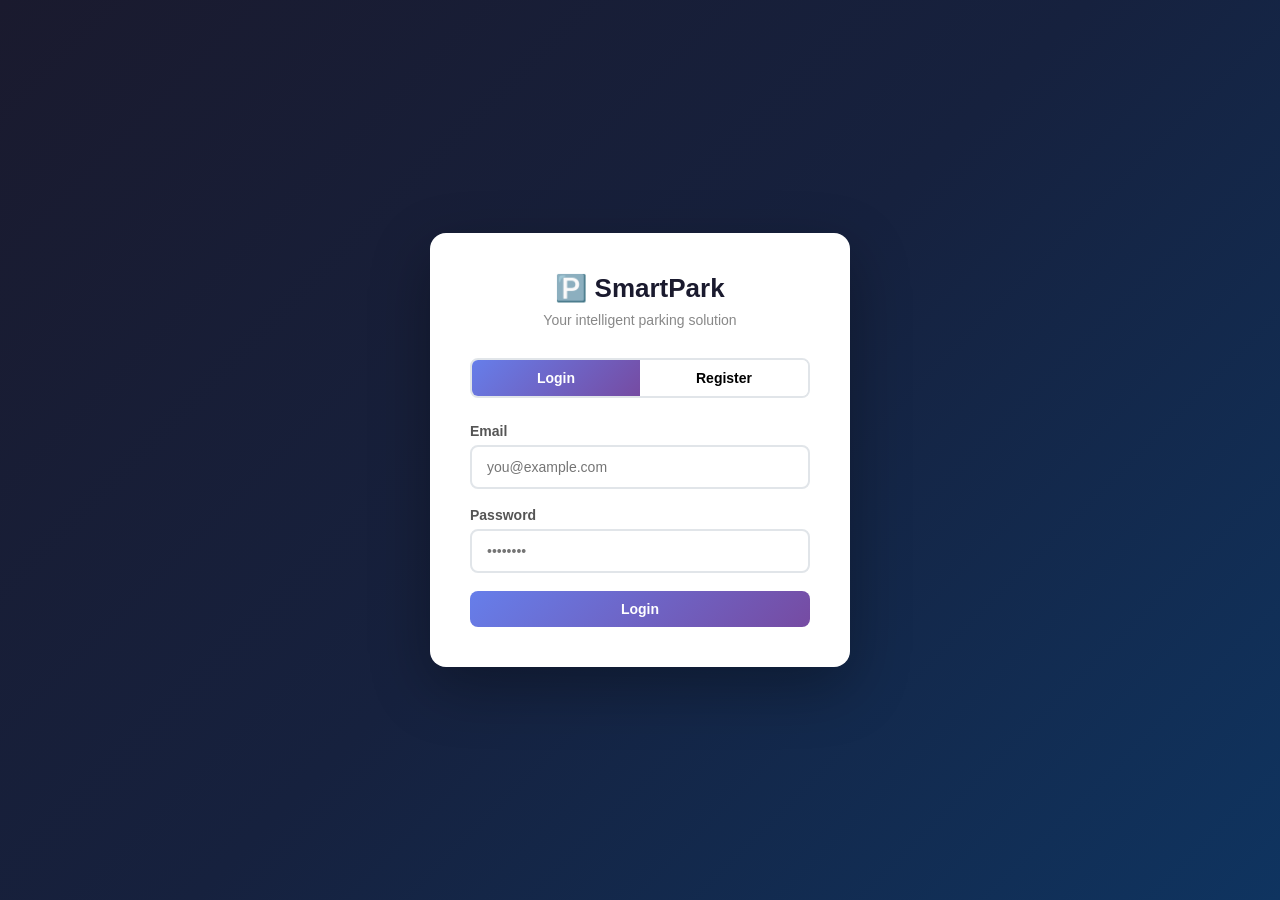
==== frontend/templates/index.html @ 206bb35c "Phase 4: Frontend complete - login, dashboard, bookings" ====
<!DOCTYPE html>
<html lang="en">
<head>
    <meta charset="UTF-8">
    <meta name="viewport" content="width=device-width, initial-scale=1.0">
    <title>Smart Parking — Login</title>
    <link rel="stylesheet" href="../static/css/style.css">
</head>
<body>

<div class="auth-container">
    <div class="auth-box">

        <h2>🅿️ SmartPark</h2>
        <p>Your intelligent parking solution</p>

        <!-- Tabs -->
        <div class="auth-tabs">
            <button class="auth-tab active" onclick="showTab('login')">Login</button>
            <button class="auth-tab" onclick="showTab('register')">Register</button>
        </div>

        <!-- Alert -->
        <div class="alert" id="alert"></div>

        <!-- LOGIN FORM -->
        <div id="login-form">
            <div class="form-group">
                <label>Email</label>
                <input type="email" id="login-email" placeholder="you@example.com">
            </div>
            <div class="form-group">
                <label>Password</label>
                <input type="password" id="login-password" placeholder="••••••••">
            </div>
            <button class="btn btn-primary" style="width:100%" onclick="login()">Login</button>
        </div>

        <!-- REGISTER FORM -->
        <div id="register-form" style="display:none">
            <div class="form-group">
                <label>Full Name</label>
                <input type="text" id="reg-name" placeholder="John Doe">
            </div>
            <div class="form-group">
                <label>Email</label>
                <input type="email" id="reg-email" placeholder="you@example.com">
            </div>
            <div class="form-group">
                <label>Password</label>
                <input type="password" id="reg-password" placeholder="••••••••">
            </div>
            <button class="btn btn-primary" style="width:100%" onclick="register()">Create Account</button>
        </div>

    </div>
</div>

<script src="../static/js/auth.js"></script>
</body>
</html>
---- frontend/static/css/style.css ----
* {
    margin: 0;
    padding: 0;
    box-sizing: border-box;
}

body {
    font-family: 'Segoe UI', Tahoma, Geneva, Verdana, sans-serif;
    background-color: #f0f2f5;
    color: #333;
}

/* ── NAVBAR ── */
.navbar {
    background: linear-gradient(135deg, #1a1a2e, #16213e);
    color: white;
    padding: 15px 30px;
    display: flex;
    justify-content: space-between;
    align-items: center;
    box-shadow: 0 2px 10px rgba(0,0,0,0.3);
}

.navbar h1 {
    font-size: 22px;
    letter-spacing: 1px;
}

.navbar span {
    font-size: 14px;
    opacity: 0.8;
}

.navbar a {
    color: white;
    text-decoration: none;
    margin-left: 20px;
    font-size: 14px;
    opacity: 0.8;
    transition: opacity 0.2s;
}

.navbar a:hover { opacity: 1; }

/* ── BUTTONS ── */
.btn {
    padding: 10px 20px;
    border: none;
    border-radius: 8px;
    cursor: pointer;
    font-size: 14px;
    font-weight: 600;
    transition: all 0.2s;
}

.btn-primary {
    background: linear-gradient(135deg, #667eea, #764ba2);
    color: white;
}

.btn-primary:hover { transform: translateY(-1px); box-shadow: 0 4px 15px rgba(102,126,234,0.4); }

.btn-success {
    background: linear-gradient(135deg, #11998e, #38ef7d);
    color: white;
}

.btn-success:hover { transform: translateY(-1px); }

.btn-danger {
    background: linear-gradient(135deg, #eb3349, #f45c43);
    color: white;
}

.btn-danger:hover { transform: translateY(-1px); }

.btn-secondary {
    background: #6c757d;
    color: white;
}

/* ── CARDS ── */
.card {
    background: white;
    border-radius: 12px;
    padding: 25px;
    box-shadow: 0 2px 15px rgba(0,0,0,0.08);
    margin-bottom: 20px;
}

/* ── FORMS ── */
.form-group {
    margin-bottom: 18px;
}

.form-group label {
    display: block;
    margin-bottom: 6px;
    font-weight: 600;
    font-size: 14px;
    color: #555;
}

.form-group input, .form-group select {
    width: 100%;
    padding: 12px 15px;
    border: 2px solid #e1e5e9;
    border-radius: 8px;
    font-size: 14px;
    transition: border-color 0.2s;
    outline: none;
}

.form-group input:focus, .form-group select:focus {
    border-color: #667eea;
}

/* ── AUTH PAGE ── */
.auth-container {
    min-height: 100vh;
    display: flex;
    align-items: center;
    justify-content: center;
    background: linear-gradient(135deg, #1a1a2e, #16213e, #0f3460);
}

.auth-box {
    background: white;
    padding: 40px;
    border-radius: 16px;
    width: 100%;
    max-width: 420px;
    box-shadow: 0 20px 60px rgba(0,0,0,0.3);
}

.auth-box h2 {
    text-align: center;
    margin-bottom: 8px;
    color: #1a1a2e;
    font-size: 26px;
}

.auth-box p {
    text-align: center;
    color: #888;
    margin-bottom: 30px;
    font-size: 14px;
}

.auth-tabs {
    display: flex;
    margin-bottom: 25px;
    border-radius: 8px;
    overflow: hidden;
    border: 2px solid #e1e5e9;
}

.auth-tab {
    flex: 1;
    padding: 10px;
    text-align: center;
    cursor: pointer;
    font-weight: 600;
    font-size: 14px;
    transition: all 0.2s;
    background: white;
    border: none;
}

.auth-tab.active {
    background: linear-gradient(135deg, #667eea, #764ba2);
    color: white;
}

.auth-switch {
    text-align: center;
    margin-top: 20px;
    font-size: 14px;
    color: #888;
}

.auth-switch a {
    color: #667eea;
    cursor: pointer;
    font-weight: 600;
    text-decoration: none;
}

/* ── DASHBOARD ── */
.container {
    max-width: 1200px;
    margin: 0 auto;
    padding: 30px 20px;
}

.page-title {
    font-size: 24px;
    font-weight: 700;
    margin-bottom: 5px;
    color: #1a1a2e;
}

.page-subtitle {
    color: #888;
    font-size: 14px;
    margin-bottom: 25px;
}

/* ── STATS BAR ── */
.stats-bar {
    display: flex;
    gap: 15px;
    margin-bottom: 25px;
    flex-wrap: wrap;
}

.stat-card {
    background: white;
    border-radius: 12px;
    padding: 20px 25px;
    flex: 1;
    min-width: 150px;
    box-shadow: 0 2px 15px rgba(0,0,0,0.08);
    text-align: center;
}

.stat-card .number {
    font-size: 32px;
    font-weight: 700;
    color: #667eea;
}

.stat-card .label {
    font-size: 13px;
    color: #888;
    margin-top: 4px;
}

/* ── PARKING GRID ── */
.floor-section {
    margin-bottom: 30px;
}

.floor-title {
    font-size: 16px;
    font-weight: 700;
    margin-bottom: 15px;
    color: #444;
    display: flex;
    align-items: center;
    gap: 8px;
}

.slots-grid {
    display: grid;
    grid-template-columns: repeat(auto-fill, minmax(120px, 1fr));
    gap: 12px;
}

.slot-card {
    background: white;
    border-radius: 10px;
    padding: 15px 10px;
    text-align: center;
    cursor: pointer;
    transition: all 0.2s;
    border: 2px solid transparent;
    box-shadow: 0 2px 8px rgba(0,0,0,0.08);
}

.slot-card:hover { transform: translateY(-3px); box-shadow: 0 6px 20px rgba(0,0,0,0.12); }

.slot-card.available {
    border-color: #38ef7d;
}

.slot-card.available .slot-status {
    color: #11998e;
}

.slot-card.occupied {
    border-color: #f45c43;
    opacity: 0.7;
    cursor: not-allowed;
}

.slot-card.occupied .slot-status {
    color: #eb3349;
}

.slot-number {
    font-size: 22px;
    font-weight: 700;
    color: #1a1a2e;
}

.slot-type {
    font-size: 11px;
    color: #888;
    margin: 4px 0;
    text-transform: uppercase;
    letter-spacing: 0.5px;
}

.slot-status {
    font-size: 12px;
    font-weight: 600;
}

/* ── LEGEND ── */
.legend {
    display: flex;
    gap: 20px;
    margin-bottom: 20px;
    flex-wrap: wrap;
}

.legend-item {
    display: flex;
    align-items: center;
    gap: 8px;
    font-size: 13px;
    color: #555;
}

.legend-dot {
    width: 14px;
    height: 14px;
    border-radius: 50%;
}

.legend-dot.available { background: #38ef7d; }
.legend-dot.occupied  { background: #f45c43; }
.legend-dot.ev        { background: #667eea; }
.legend-dot.disabled  { background: #f7971e; }

/* ── MODAL ── */
.modal-overlay {
    display: none;
    position: fixed;
    top: 0; left: 0;
    width: 100%; height: 100%;
    background: rgba(0,0,0,0.5);
    z-index: 1000;
    align-items: center;
    justify-content: center;
}

.modal-overlay.active { display: flex; }

.modal {
    background: white;
    border-radius: 16px;
    padding: 35px;
    width: 100%;
    max-width: 420px;
    box-shadow: 0 20px 60px rgba(0,0,0,0.3);
    animation: slideUp 0.3s ease;
}

@keyframes slideUp {
    from { transform: translateY(30px); opacity: 0; }
    to   { transform: translateY(0);    opacity: 1; }
}

.modal h3 {
    font-size: 20px;
    margin-bottom: 5px;
    color: #1a1a2e;
}

.modal p {
    color: #888;
    font-size: 14px;
    margin-bottom: 20px;
}

.modal-buttons {
    display: flex;
    gap: 10px;
    margin-top: 20px;
}

.modal-buttons .btn { flex: 1; }

/* ── BOOKINGS TABLE ── */
.table-wrapper {
    overflow-x: auto;
}

table {
    width: 100%;
    border-collapse: collapse;
    font-size: 14px;
}

thead th {
    background: #f8f9fa;
    padding: 12px 15px;
    text-align: left;
    font-weight: 600;
    color: #555;
    border-bottom: 2px solid #e1e5e9;
}

tbody td {
    padding: 12px 15px;
    border-bottom: 1px solid #f0f2f5;
}

tbody tr:hover { background: #f8f9fa; }

.badge {
    padding: 4px 10px;
    border-radius: 20px;
    font-size: 12px;
    font-weight: 600;
}

.badge-active    { background: #d4edda; color: #155724; }
.badge-completed { background: #cce5ff; color: #004085; }
.badge-cancelled { background: #f8d7da; color: #721c24; }

/* ── ALERTS ── */
.alert {
    padding: 12px 16px;
    border-radius: 8px;
    margin-bottom: 15px;
    font-size: 14px;
    display: none;
}

.alert.show { display: block; }
.alert-error   { background: #f8d7da; color: #721c24; border: 1px solid #f5c6cb; }
.alert-success { background: #d4edda; color: #155724; border: 1px solid #c3e6cb; }

/* ── RESPONSIVE ── */
@media (max-width: 600px) {
    .stats-bar { flex-direction: column; }
    .slots-grid { grid-template-columns: repeat(3, 1fr); }
    .auth-box { margin: 20px; padding: 25px; }
}
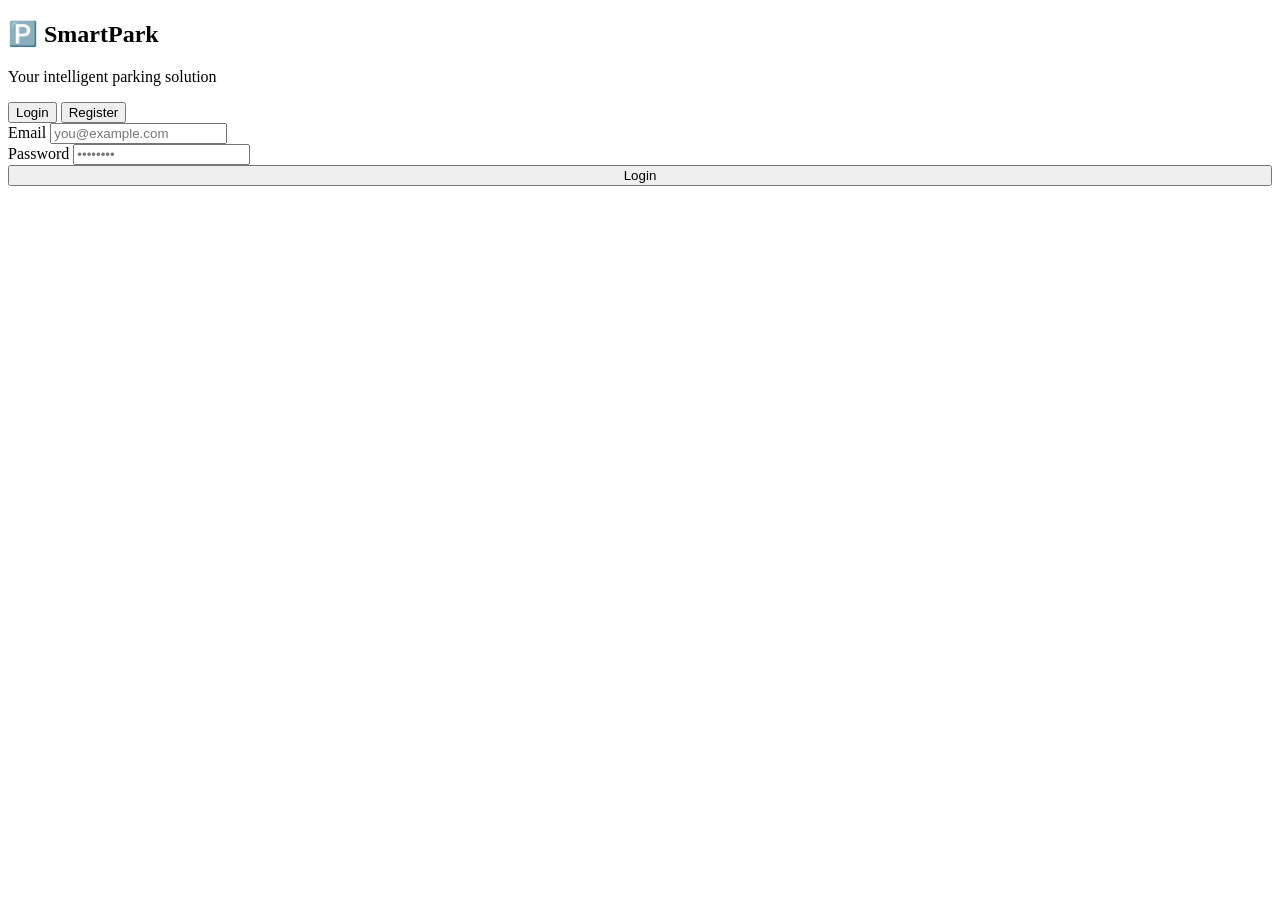
==== commit 95ca12a5: "Adding changes to other files" ====
--- a/frontend/templates/index.html
+++ b/frontend/templates/index.html
@@ -4,7 +4,7 @@
     <meta charset="UTF-8">
     <meta name="viewport" content="width=device-width, initial-scale=1.0">
     <title>Smart Parking — Login</title>
-    <link rel="stylesheet" href="../static/css/style.css">
+    <link rel="stylesheet" href="/static/css/style.css">
 </head>
 <body>
 
@@ -56,6 +56,6 @@
     </div>
 </div>
 
-<script src="../static/js/auth.js"></script>
+<script src="/static/js/auth.js"></script>
 </body>
 </html>
